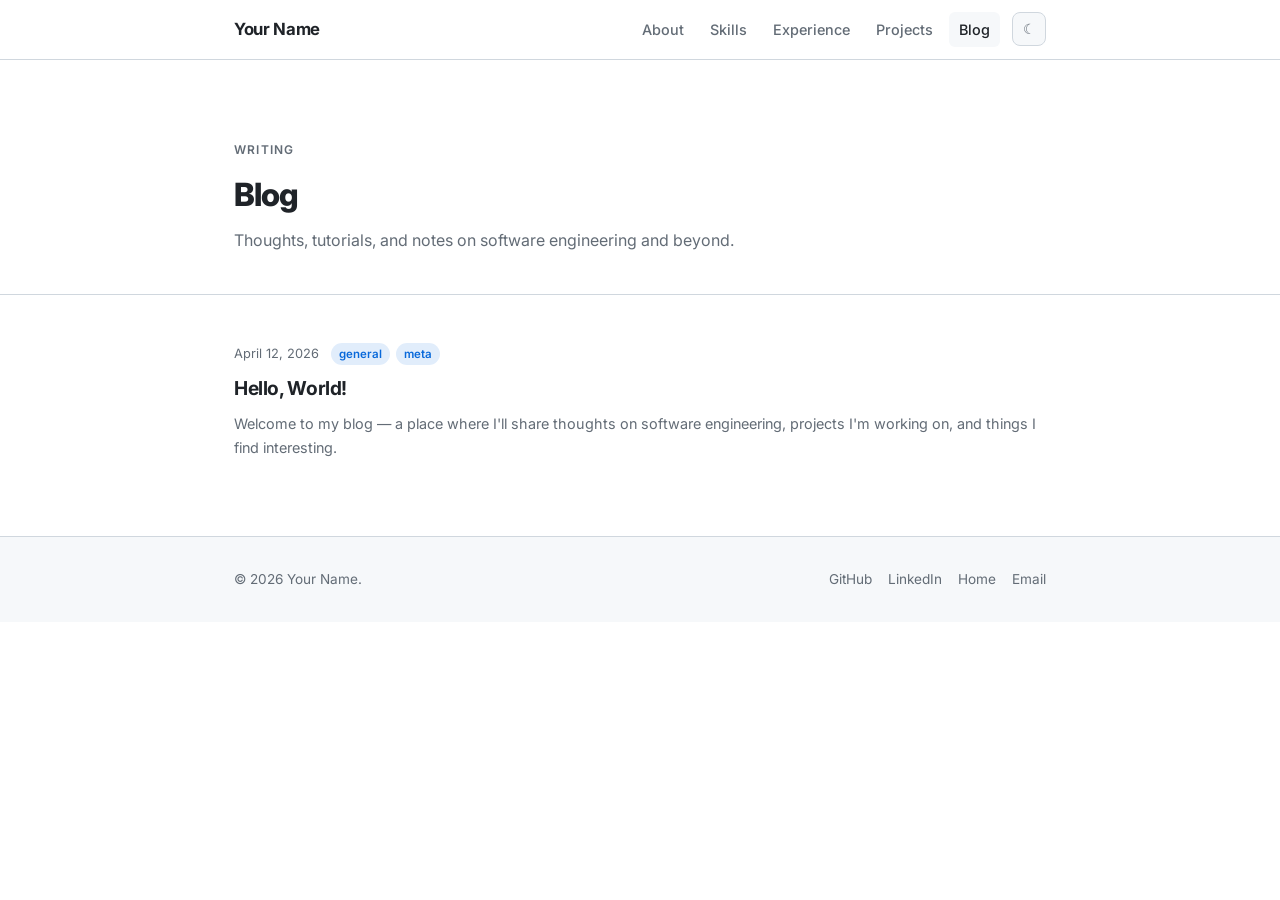
==== blog.html @ ef0f0dae "Initial commit: personal website framework Resume page, blog listing, individual post viewer. Dark/l" ====
<!DOCTYPE html>
<html lang="en" data-theme="light">
<head>
  <meta charset="UTF-8" />
  <meta name="viewport" content="width=device-width, initial-scale=1.0" />
  <title>Blog — Your Name</title>
  <meta name="description" content="Thoughts, tutorials, and notes by Your Name." />
  <link rel="preconnect" href="https://fonts.googleapis.com" />
  <link rel="preconnect" href="https://fonts.gstatic.com" crossorigin />
  <link href="https://fonts.googleapis.com/css2?family=Inter:wght@400;500;600;700;800&display=swap" rel="stylesheet" />
  <link rel="stylesheet" href="css/style.css" />
</head>
<body>

  <!-- Navigation -->
  <nav class="nav" aria-label="Main navigation">
    <div class="nav-inner">
      <a href="index.html" class="nav-logo">Your Name</a>
      <div class="nav-links" id="nav-links">
        <a href="index.html#about">About</a>
        <a href="index.html#skills">Skills</a>
        <a href="index.html#experience">Experience</a>
        <a href="index.html#projects">Projects</a>
        <a href="blog.html">Blog</a>
        <button id="theme-toggle" class="theme-toggle" onclick="toggleTheme()" aria-label="Toggle theme">☾</button>
      </div>
      <button id="nav-hamburger" class="nav-hamburger" aria-label="Open menu">☰</button>
    </div>
  </nav>

  <!-- Blog Header -->
  <div class="blog-header">
    <div class="container">
      <p class="section-label">Writing</p>
      <h1>Blog</h1>
      <p>Thoughts, tutorials, and notes on software engineering and beyond.</p>
    </div>
  </div>

  <!-- Post List -->
  <div class="blog-list">
    <div class="container">
      <div id="post-list">
        <!-- Populated by main.js via posts/index.json -->
      </div>
    </div>
  </div>

  <!-- Footer -->
  <footer>
    <div class="footer-inner">
      <p class="footer-copy">© <span id="year"></span> Your Name.</p>
      <nav class="footer-links" aria-label="Footer navigation">
        <a href="https://github.com/DoubleAmp3rsand" target="_blank" rel="noopener">GitHub</a>
        <a href="#">LinkedIn</a>
        <a href="index.html">Home</a>
        <a href="mailto:royannnd@gmail.com">Email</a>
      </nav>
    </div>
  </footer>

  <script src="js/main.js"></script>
  <script>document.getElementById("year").textContent = new Date().getFullYear();</script>
</body>
</html>
---- css/style.css ----
/* ============================================================
   CSS Variables & Theming
   ============================================================ */
:root {
  --bg:           #ffffff;
  --bg-secondary: #f6f8fa;
  --bg-card:      #ffffff;
  --text:         #1f2328;
  --text-muted:   #636c76;
  --accent:       #0969da;
  --accent-hover: #0550ae;
  --border:       #d0d7de;
  --shadow:       0 1px 4px rgba(0,0,0,0.08), 0 0 0 1px rgba(0,0,0,0.04);
  --radius:       10px;
  --max-width:    860px;
  --nav-height:   60px;
  --transition:   0.2s ease;
  --font:         "Inter", -apple-system, BlinkMacSystemFont, "Segoe UI", sans-serif;
  --font-mono:    ui-monospace, SFMono-Regular, "SF Mono", Menlo, monospace;
}

[data-theme="dark"] {
  --bg:           #0d1117;
  --bg-secondary: #161b22;
  --bg-card:      #161b22;
  --text:         #e6edf3;
  --text-muted:   #8b949e;
  --accent:       #58a6ff;
  --accent-hover: #79c0ff;
  --border:       #30363d;
  --shadow:       0 1px 4px rgba(0,0,0,0.4), 0 0 0 1px rgba(255,255,255,0.04);
}

/* ============================================================
   Reset & Base
   ============================================================ */
*, *::before, *::after { box-sizing: border-box; margin: 0; padding: 0; }

html { scroll-behavior: smooth; font-size: 16px; }

body {
  font-family: var(--font);
  background: var(--bg);
  color: var(--text);
  line-height: 1.6;
  transition: background var(--transition), color var(--transition);
  -webkit-font-smoothing: antialiased;
}

a { color: var(--accent); text-decoration: none; transition: color var(--transition); }
a:hover { color: var(--accent-hover); }

img { max-width: 100%; display: block; }

/* ============================================================
   Navigation
   ============================================================ */
.nav {
  position: sticky;
  top: 0;
  z-index: 100;
  height: var(--nav-height);
  background: var(--bg);
  border-bottom: 1px solid var(--border);
  backdrop-filter: blur(8px);
  -webkit-backdrop-filter: blur(8px);
  background: color-mix(in srgb, var(--bg) 85%, transparent);
}

.nav-inner {
  max-width: var(--max-width);
  margin: 0 auto;
  padding: 0 24px;
  height: 100%;
  display: flex;
  align-items: center;
  justify-content: space-between;
}

.nav-logo {
  font-weight: 700;
  font-size: 1.05rem;
  color: var(--text);
  letter-spacing: -0.02em;
}
.nav-logo:hover { color: var(--accent); }

.nav-links {
  display: flex;
  align-items: center;
  gap: 6px;
}

.nav-links a {
  color: var(--text-muted);
  font-size: 0.9rem;
  font-weight: 500;
  padding: 6px 10px;
  border-radius: 6px;
  transition: background var(--transition), color var(--transition);
}
.nav-links a:hover,
.nav-links a.active {
  color: var(--text);
  background: var(--bg-secondary);
}

.theme-toggle {
  background: var(--bg-secondary);
  border: 1px solid var(--border);
  color: var(--text-muted);
  cursor: pointer;
  width: 34px;
  height: 34px;
  border-radius: 8px;
  font-size: 0.85rem;
  display: flex;
  align-items: center;
  justify-content: center;
  transition: background var(--transition), color var(--transition);
  margin-left: 6px;
}
.theme-toggle:hover { background: var(--border); color: var(--text); }

.nav-hamburger {
  display: none;
  background: none;
  border: none;
  cursor: pointer;
  color: var(--text);
  font-size: 1.3rem;
  padding: 4px;
}

/* ============================================================
   Layout
   ============================================================ */
.container {
  max-width: var(--max-width);
  margin: 0 auto;
  padding: 0 24px;
}

section {
  padding: 72px 0;
}

.section-label {
  font-size: 0.75rem;
  font-weight: 600;
  letter-spacing: 0.1em;
  text-transform: uppercase;
  color: var(--accent);
  margin-bottom: 10px;
}

.section-title {
  font-size: 1.75rem;
  font-weight: 700;
  letter-spacing: -0.03em;
  color: var(--text);
  margin-bottom: 40px;
}

/* ============================================================
   Hero
   ============================================================ */
.hero {
  padding: 96px 0 80px;
  border-bottom: 1px solid var(--border);
}

.hero-inner {
  display: flex;
  align-items: center;
  gap: 48px;
}

.hero-avatar {
  flex-shrink: 0;
  width: 110px;
  height: 110px;
  border-radius: 50%;
  background: var(--bg-secondary);
  border: 3px solid var(--border);
  display: flex;
  align-items: center;
  justify-content: center;
  font-size: 3rem;
  overflow: hidden;
}
.hero-avatar img { width: 100%; height: 100%; object-fit: cover; }

.hero-greeting {
  font-size: 0.9rem;
  color: var(--text-muted);
  margin-bottom: 6px;
}

.hero-name {
  font-size: 2.4rem;
  font-weight: 800;
  letter-spacing: -0.04em;
  color: var(--text);
  line-height: 1.15;
  margin-bottom: 8px;
}

.hero-title {
  font-size: 1.15rem;
  color: var(--accent);
  font-weight: 500;
  margin-bottom: 16px;
}

.hero-bio {
  font-size: 1rem;
  color: var(--text-muted);
  max-width: 520px;
  line-height: 1.7;
  margin-bottom: 28px;
}

.hero-links {
  display: flex;
  flex-wrap: wrap;
  gap: 10px;
}

.btn {
  display: inline-flex;
  align-items: center;
  gap: 7px;
  padding: 9px 18px;
  border-radius: 8px;
  font-size: 0.875rem;
  font-weight: 600;
  transition: background var(--transition), color var(--transition), transform var(--transition);
  cursor: pointer;
  border: none;
}
.btn:active { transform: scale(0.97); }

.btn-primary {
  background: var(--accent);
  color: #fff;
}
.btn-primary:hover { background: var(--accent-hover); color: #fff; }

.btn-outline {
  background: transparent;
  color: var(--text);
  border: 1px solid var(--border);
}
.btn-outline:hover { background: var(--bg-secondary); color: var(--text); }

/* ============================================================
   About
   ============================================================ */
#about .about-text {
  font-size: 1.05rem;
  color: var(--text-muted);
  line-height: 1.8;
  max-width: 680px;
}
#about .about-text p + p { margin-top: 16px; }

/* ============================================================
   Skills
   ============================================================ */
.skills-grid {
  display: grid;
  grid-template-columns: repeat(auto-fill, minmax(220px, 1fr));
  gap: 24px;
}

.skill-group h4 {
  font-size: 0.8rem;
  font-weight: 700;
  text-transform: uppercase;
  letter-spacing: 0.08em;
  color: var(--text-muted);
  margin-bottom: 12px;
}

.skill-tags {
  display: flex;
  flex-wrap: wrap;
  gap: 7px;
}

.skill-tag {
  background: var(--bg-secondary);
  border: 1px solid var(--border);
  color: var(--text);
  font-size: 0.8rem;
  font-weight: 500;
  padding: 4px 10px;
  border-radius: 20px;
  transition: background var(--transition), border-color var(--transition);
}
.skill-tag:hover { background: var(--border); }

/* ============================================================
   Timeline (Experience & Education)
   ============================================================ */
.timeline {
  position: relative;
  padding-left: 28px;
}

.timeline::before {
  content: "";
  position: absolute;
  left: 5px;
  top: 8px;
  bottom: 8px;
  width: 2px;
  background: var(--border);
  border-radius: 2px;
}

.timeline-item {
  position: relative;
  margin-bottom: 40px;
}
.timeline-item:last-child { margin-bottom: 0; }

.timeline-item::before {
  content: "";
  position: absolute;
  left: -27px;
  top: 7px;
  width: 10px;
  height: 10px;
  border-radius: 50%;
  background: var(--accent);
  border: 2px solid var(--bg);
  box-shadow: 0 0 0 2px var(--accent);
}

.timeline-header {
  display: flex;
  justify-content: space-between;
  align-items: flex-start;
  gap: 16px;
  margin-bottom: 4px;
  flex-wrap: wrap;
}

.timeline-title {
  font-size: 1rem;
  font-weight: 700;
  color: var(--text);
}

.timeline-date {
  font-size: 0.8rem;
  color: var(--text-muted);
  white-space: nowrap;
  background: var(--bg-secondary);
  border: 1px solid var(--border);
  padding: 2px 9px;
  border-radius: 20px;
}

.timeline-subtitle {
  font-size: 0.9rem;
  color: var(--accent);
  font-weight: 500;
  margin-bottom: 8px;
}

.timeline-desc {
  font-size: 0.92rem;
  color: var(--text-muted);
  line-height: 1.7;
}

.timeline-tags {
  display: flex;
  flex-wrap: wrap;
  gap: 6px;
  margin-top: 10px;
}

/* ============================================================
   Projects
   ============================================================ */
.projects-grid {
  display: grid;
  grid-template-columns: repeat(auto-fill, minmax(260px, 1fr));
  gap: 20px;
}

.project-card {
  background: var(--bg-card);
  border: 1px solid var(--border);
  border-radius: var(--radius);
  padding: 22px;
  transition: box-shadow var(--transition), transform var(--transition), border-color var(--transition);
  display: flex;
  flex-direction: column;
}
.project-card:hover {
  box-shadow: var(--shadow);
  border-color: var(--accent);
  transform: translateY(-2px);
}

.project-card-header {
  display: flex;
  justify-content: space-between;
  align-items: flex-start;
  margin-bottom: 10px;
}

.project-icon { font-size: 1.4rem; }

.project-links { display: flex; gap: 8px; }
.project-links a {
  color: var(--text-muted);
  font-size: 0.85rem;
  padding: 4px 8px;
  border-radius: 6px;
  background: var(--bg-secondary);
  border: 1px solid var(--border);
}
.project-links a:hover { color: var(--accent); }

.project-name {
  font-size: 1rem;
  font-weight: 700;
  color: var(--text);
  margin-bottom: 8px;
}

.project-desc {
  font-size: 0.875rem;
  color: var(--text-muted);
  line-height: 1.65;
  flex: 1;
  margin-bottom: 16px;
}

/* ============================================================
   Blog List
   ============================================================ */
.blog-header {
  padding: 72px 0 40px;
  border-bottom: 1px solid var(--border);
}

.blog-header h1 {
  font-size: 2rem;
  font-weight: 800;
  letter-spacing: -0.03em;
}

.blog-header p {
  color: var(--text-muted);
  margin-top: 8px;
}

.blog-list {
  padding: 48px 0;
}

.post-list { list-style: none; }

.post-item {
  border-bottom: 1px solid var(--border);
  padding: 28px 0;
}
.post-item:first-child { padding-top: 0; }
.post-item:last-child { border-bottom: none; }

.post-item-meta {
  display: flex;
  align-items: center;
  gap: 12px;
  margin-bottom: 8px;
}

.post-date {
  font-size: 0.8rem;
  color: var(--text-muted);
}

.post-tags { display: flex; gap: 6px; }

.post-tag {
  font-size: 0.72rem;
  font-weight: 600;
  padding: 2px 8px;
  border-radius: 20px;
  background: color-mix(in srgb, var(--accent) 12%, transparent);
  color: var(--accent);
}

.post-title {
  font-size: 1.2rem;
  font-weight: 700;
  color: var(--text);
  letter-spacing: -0.02em;
  margin-bottom: 8px;
  transition: color var(--transition);
  display: block;
}
.post-title:hover { color: var(--accent); }

.post-excerpt {
  font-size: 0.9rem;
  color: var(--text-muted);
  line-height: 1.65;
}

.blog-empty {
  text-align: center;
  padding: 80px 24px;
  color: var(--text-muted);
}
.blog-empty p { margin-top: 12px; font-size: 0.9rem; }

/* ============================================================
   Single Post
   ============================================================ */
.post-header {
  padding: 72px 0 40px;
  border-bottom: 1px solid var(--border);
}

.post-back {
  display: inline-flex;
  align-items: center;
  gap: 6px;
  font-size: 0.875rem;
  color: var(--text-muted);
  margin-bottom: 28px;
  transition: color var(--transition);
}
.post-back:hover { color: var(--accent); }

.post-header h1 {
  font-size: 2.1rem;
  font-weight: 800;
  letter-spacing: -0.04em;
  line-height: 1.2;
  margin-bottom: 16px;
}

.post-header-meta {
  display: flex;
  align-items: center;
  gap: 14px;
  flex-wrap: wrap;
  color: var(--text-muted);
  font-size: 0.875rem;
}

.post-content {
  padding: 52px 0 80px;
  font-size: 1.02rem;
  line-height: 1.8;
  color: var(--text);
  max-width: 680px;
}

.post-content h2 {
  font-size: 1.45rem;
  font-weight: 700;
  letter-spacing: -0.02em;
  margin: 40px 0 16px;
}

.post-content h3 {
  font-size: 1.15rem;
  font-weight: 700;
  margin: 28px 0 12px;
}

.post-content p { margin-bottom: 20px; }

.post-content ul, .post-content ol {
  padding-left: 22px;
  margin-bottom: 20px;
}
.post-content li { margin-bottom: 6px; }

.post-content code {
  font-family: var(--font-mono);
  font-size: 0.875em;
  background: var(--bg-secondary);
  border: 1px solid var(--border);
  padding: 2px 6px;
  border-radius: 4px;
  color: var(--text);
}

.post-content pre {
  background: var(--bg-secondary);
  border: 1px solid var(--border);
  border-radius: var(--radius);
  padding: 20px;
  overflow-x: auto;
  margin-bottom: 20px;
}
.post-content pre code {
  background: none;
  border: none;
  padding: 0;
  font-size: 0.875rem;
}

.post-content blockquote {
  border-left: 3px solid var(--accent);
  padding-left: 18px;
  color: var(--text-muted);
  font-style: italic;
  margin-bottom: 20px;
}

.post-content hr {
  border: none;
  border-top: 1px solid var(--border);
  margin: 36px 0;
}

/* ============================================================
   Footer
   ============================================================ */
footer {
  border-top: 1px solid var(--border);
  padding: 32px 0;
  background: var(--bg-secondary);
}

.footer-inner {
  max-width: var(--max-width);
  margin: 0 auto;
  padding: 0 24px;
  display: flex;
  justify-content: space-between;
  align-items: center;
  gap: 16px;
  flex-wrap: wrap;
}

.footer-copy {
  font-size: 0.85rem;
  color: var(--text-muted);
}

.footer-links {
  display: flex;
  gap: 16px;
}
.footer-links a {
  font-size: 0.85rem;
  color: var(--text-muted);
}
.footer-links a:hover { color: var(--accent); }

/* ============================================================
   Divider
   ============================================================ */
.section-divider {
  border: none;
  border-top: 1px solid var(--border);
  margin: 0;
}

/* ============================================================
   Fade-in animation
   ============================================================ */
.fade-in {
  opacity: 0;
  transform: translateY(18px);
  transition: opacity 0.5s ease, transform 0.5s ease;
}
.fade-in.visible {
  opacity: 1;
  transform: none;
}

/* ============================================================
   Loading spinner
   ============================================================ */
.spinner {
  display: inline-block;
  width: 20px; height: 20px;
  border: 2px solid var(--border);
  border-top-color: var(--accent);
  border-radius: 50%;
  animation: spin 0.7s linear infinite;
}
@keyframes spin { to { transform: rotate(360deg); } }

/* ============================================================
   Responsive
   ============================================================ */
@media (max-width: 640px) {
  :root { --max-width: 100%; }

  section { padding: 52px 0; }

  .hero { padding: 60px 0 52px; }
  .hero-inner { flex-direction: column; align-items: flex-start; gap: 24px; }
  .hero-name { font-size: 1.9rem; }

  .section-title { font-size: 1.45rem; }

  .nav-links a { display: none; }
  .nav-hamburger { display: flex; }
  .nav-links.open a { display: flex; }
  .nav-links.open {
    position: fixed;
    top: var(--nav-height);
    left: 0; right: 0;
    background: var(--bg);
    border-bottom: 1px solid var(--border);
    padding: 12px 16px;
    flex-direction: column;
    align-items: stretch;
  }

  .skills-grid { grid-template-columns: 1fr 1fr; }
  .projects-grid { grid-template-columns: 1fr; }

  .post-header h1 { font-size: 1.6rem; }
  .post-content { font-size: 0.97rem; }
}
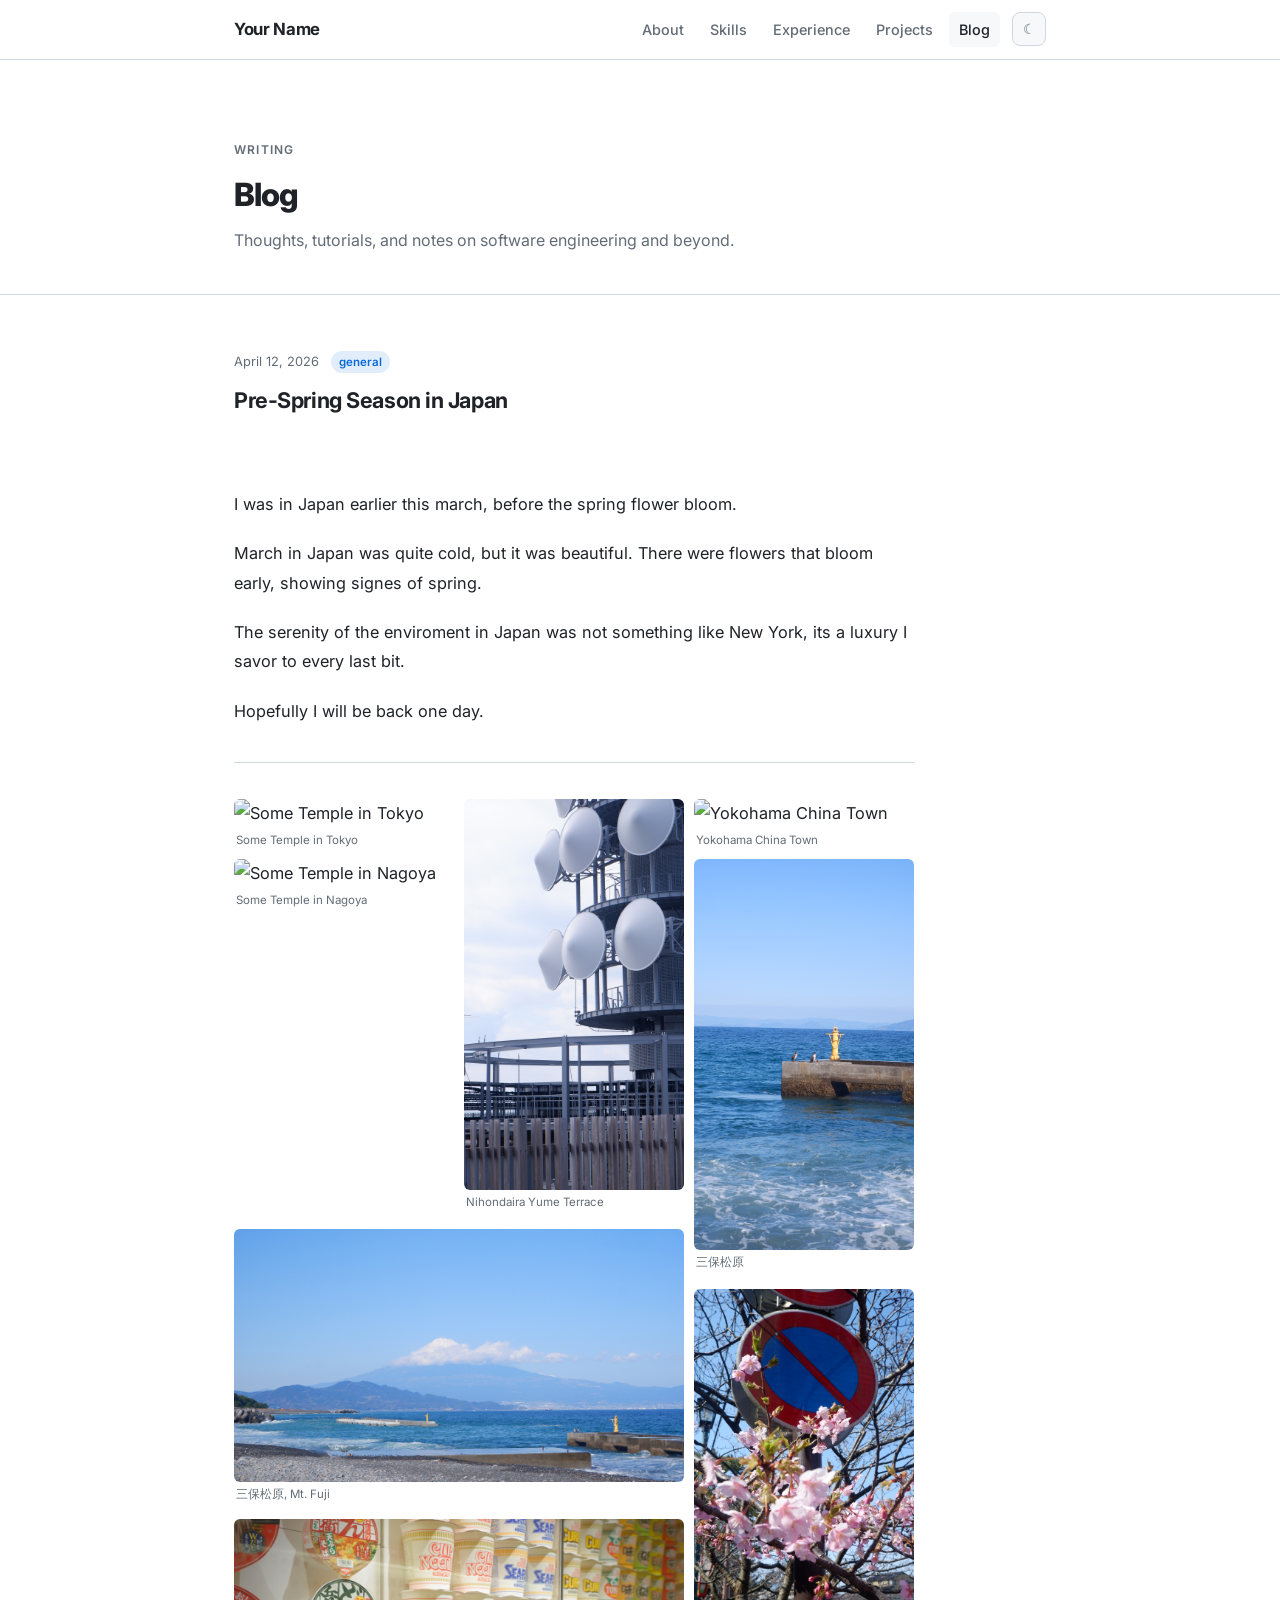
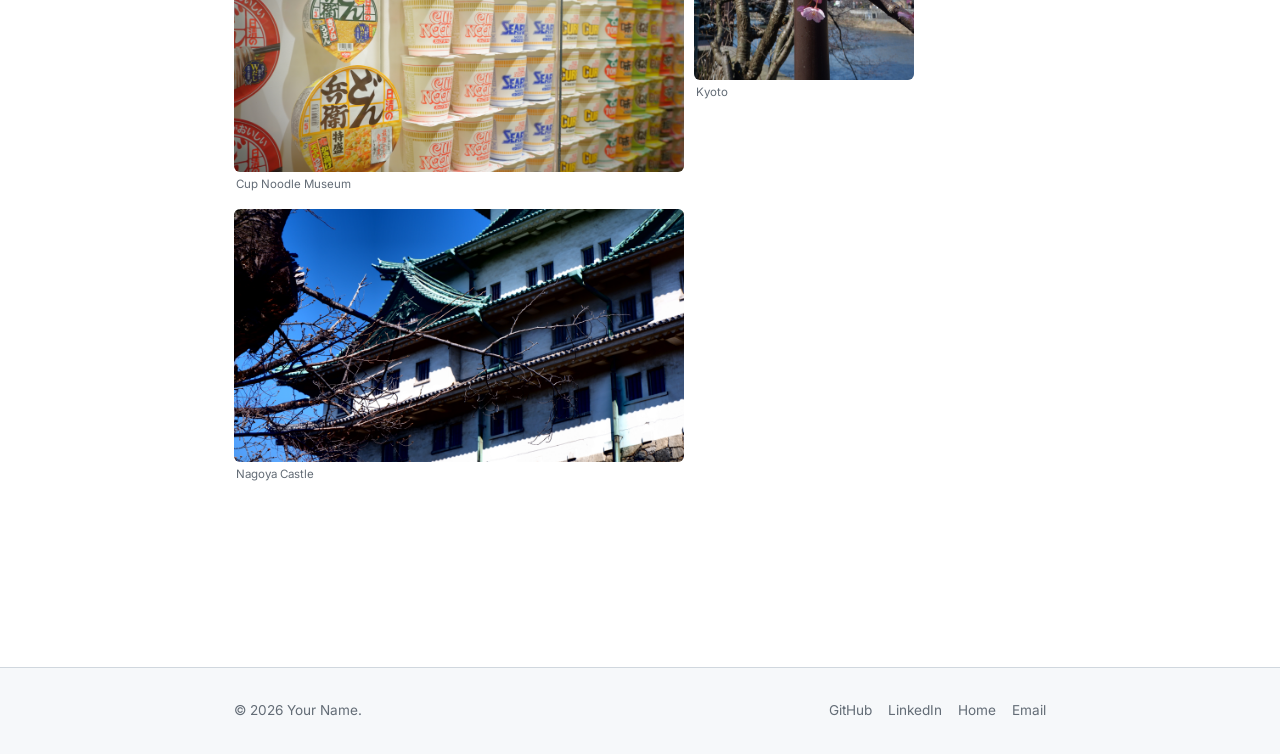
==== commit 379dae01: "update content" ====
--- a/blog.html
+++ b/blog.html
@@ -5,6 +5,7 @@
   <meta name="viewport" content="width=device-width, initial-scale=1.0" />
   <title>Blog — Your Name</title>
   <meta name="description" content="Thoughts, tutorials, and notes by Your Name." />
+  <link rel="icon" href="favicon.svg" type="image/svg+xml" />
   <link rel="preconnect" href="https://fonts.googleapis.com" />
   <link rel="preconnect" href="https://fonts.gstatic.com" crossorigin />
   <link href="https://fonts.googleapis.com/css2?family=Inter:wght@400;500;600;700;800&display=swap" rel="stylesheet" />
--- a/css/style.css
+++ b/css/style.css
@@ -697,6 +697,119 @@
 @keyframes spin { to { transform: rotate(360deg); } }
 
 /* ============================================================
+   Inline Blog Posts
+   ============================================================ */
+.inline-post { padding: 8px 0; }
+
+.inline-post-meta {
+  display: flex;
+  align-items: center;
+  gap: 12px;
+  margin-bottom: 10px;
+  flex-wrap: wrap;
+}
+
+.inline-post-title {
+  font-size: 1.35rem;
+  font-weight: 700;
+  letter-spacing: -0.02em;
+  color: var(--text);
+  margin-bottom: 20px;
+}
+
+/* ============================================================
+   Lightbox
+   ============================================================ */
+.lightbox {
+  position: fixed;
+  inset: 0;
+  z-index: 999;
+  background: rgba(0, 0, 0, 0.85);
+  display: flex;
+  flex-direction: column;
+  align-items: center;
+  justify-content: center;
+  gap: 12px;
+  padding: 24px;
+  cursor: zoom-out;
+  opacity: 0;
+  transition: opacity 0.2s ease;
+}
+
+.lightbox.open { opacity: 1; }
+
+.lightbox img {
+  max-width: 100%;
+  max-height: 85vh;
+  height: auto;
+  border-radius: 6px;
+  object-fit: contain;
+  box-shadow: 0 8px 40px rgba(0, 0, 0, 0.6);
+  cursor: default;
+}
+
+.lightbox-caption {
+  color: rgba(255, 255, 255, 0.75);
+  font-size: 0.85rem;
+  text-align: center;
+}
+
+.lightbox-close {
+  position: fixed;
+  top: 16px;
+  right: 20px;
+  background: none;
+  border: none;
+  color: #fff;
+  font-size: 1.8rem;
+  cursor: pointer;
+  line-height: 1;
+  opacity: 0.7;
+  transition: opacity 0.15s ease;
+}
+.lightbox-close:hover { opacity: 1; }
+
+/* ============================================================
+   Photo Gallery (masonry grid)
+   ============================================================ */
+.photo-gallery {
+  display: grid;
+  grid-template-columns: repeat(3, 1fr);
+  grid-auto-rows: 10px;
+  grid-auto-flow: dense;
+  column-gap: 10px;
+  row-gap: 0;
+  margin: 32px 0;
+}
+
+.photo-gallery figure {
+  margin-bottom: 10px;
+}
+
+.photo-gallery figure.wide {
+  grid-column: span 2;
+}
+
+.photo-gallery img {
+  width: 100%;
+  height: auto;
+  display: block;
+  border-radius: 6px;
+  cursor: zoom-in;
+  transition: opacity 0.2s ease;
+}
+
+.photo-gallery img:hover { opacity: 0.88; }
+
+.photo-gallery figcaption {
+  font-size: 0.72rem;
+  color: var(--text-muted);
+  margin-top: 4px;
+  padding: 0 2px;
+  line-height: 1.4;
+}
+
+/* ============================================================
    Responsive
    ============================================================ */
 @media (max-width: 640px) {
@@ -729,4 +842,6 @@
 
   .post-header h1 { font-size: 1.6rem; }
   .post-content { font-size: 0.97rem; }
-}
+
+  .photo-gallery { grid-template-columns: repeat(2, 1fr); }
+}
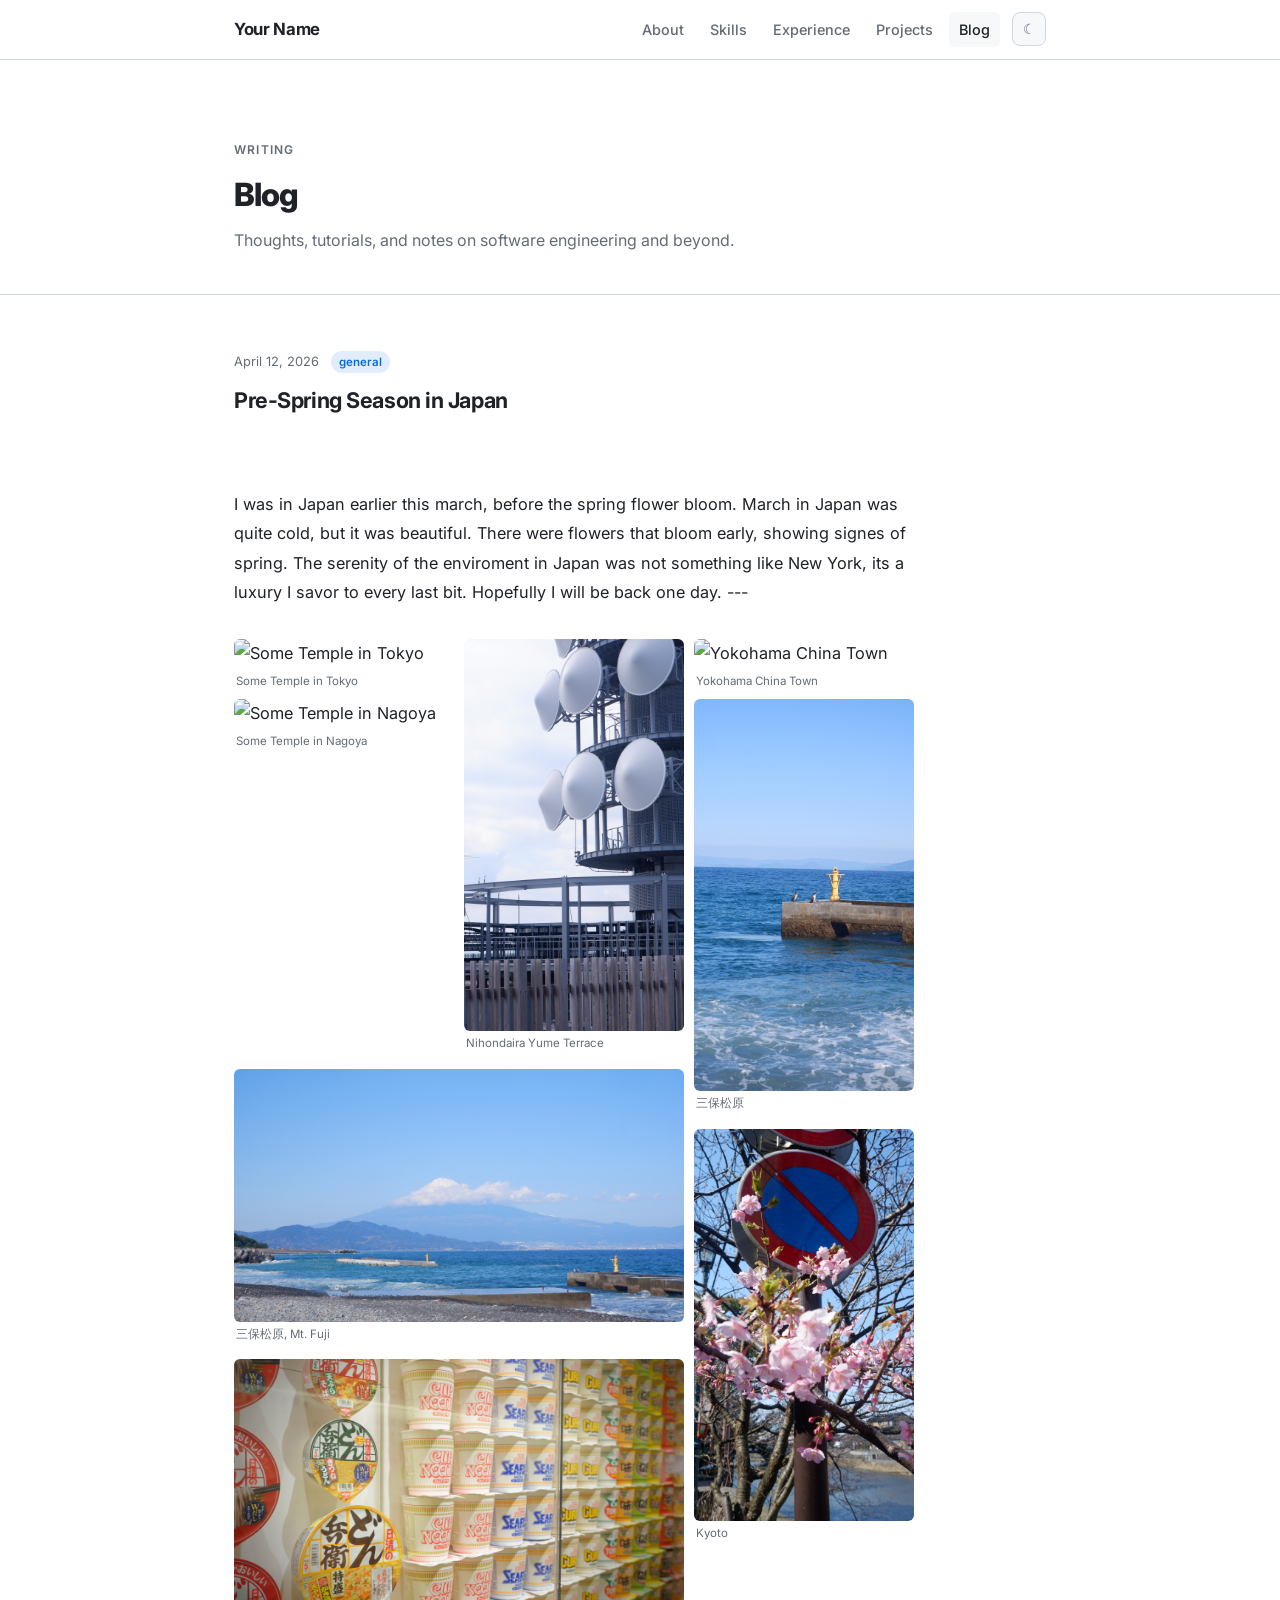
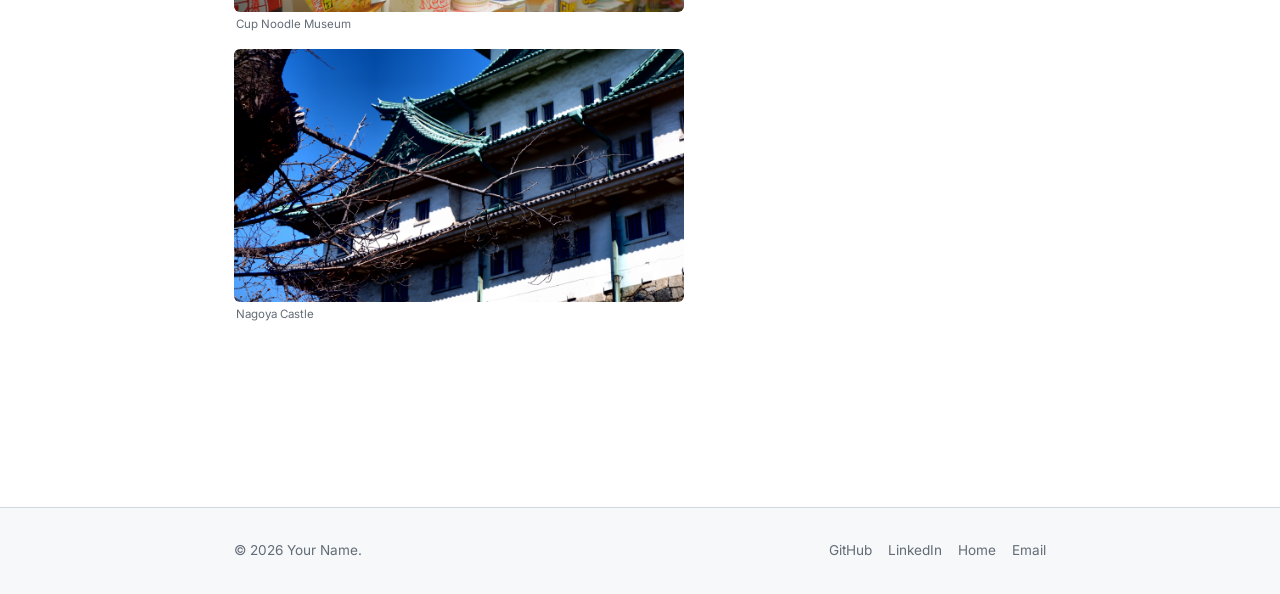
==== commit 683dc560: "convert blog post to md file" ====
--- a/blog.html
+++ b/blog.html
@@ -60,6 +60,7 @@
     </div>
   </footer>
 
+  <script src="https://cdn.jsdelivr.net/npm/marked/marked.min.js"></script>
   <script src="js/main.js"></script>
   <script>document.getElementById("year").textContent = new Date().getFullYear();</script>
 </body>
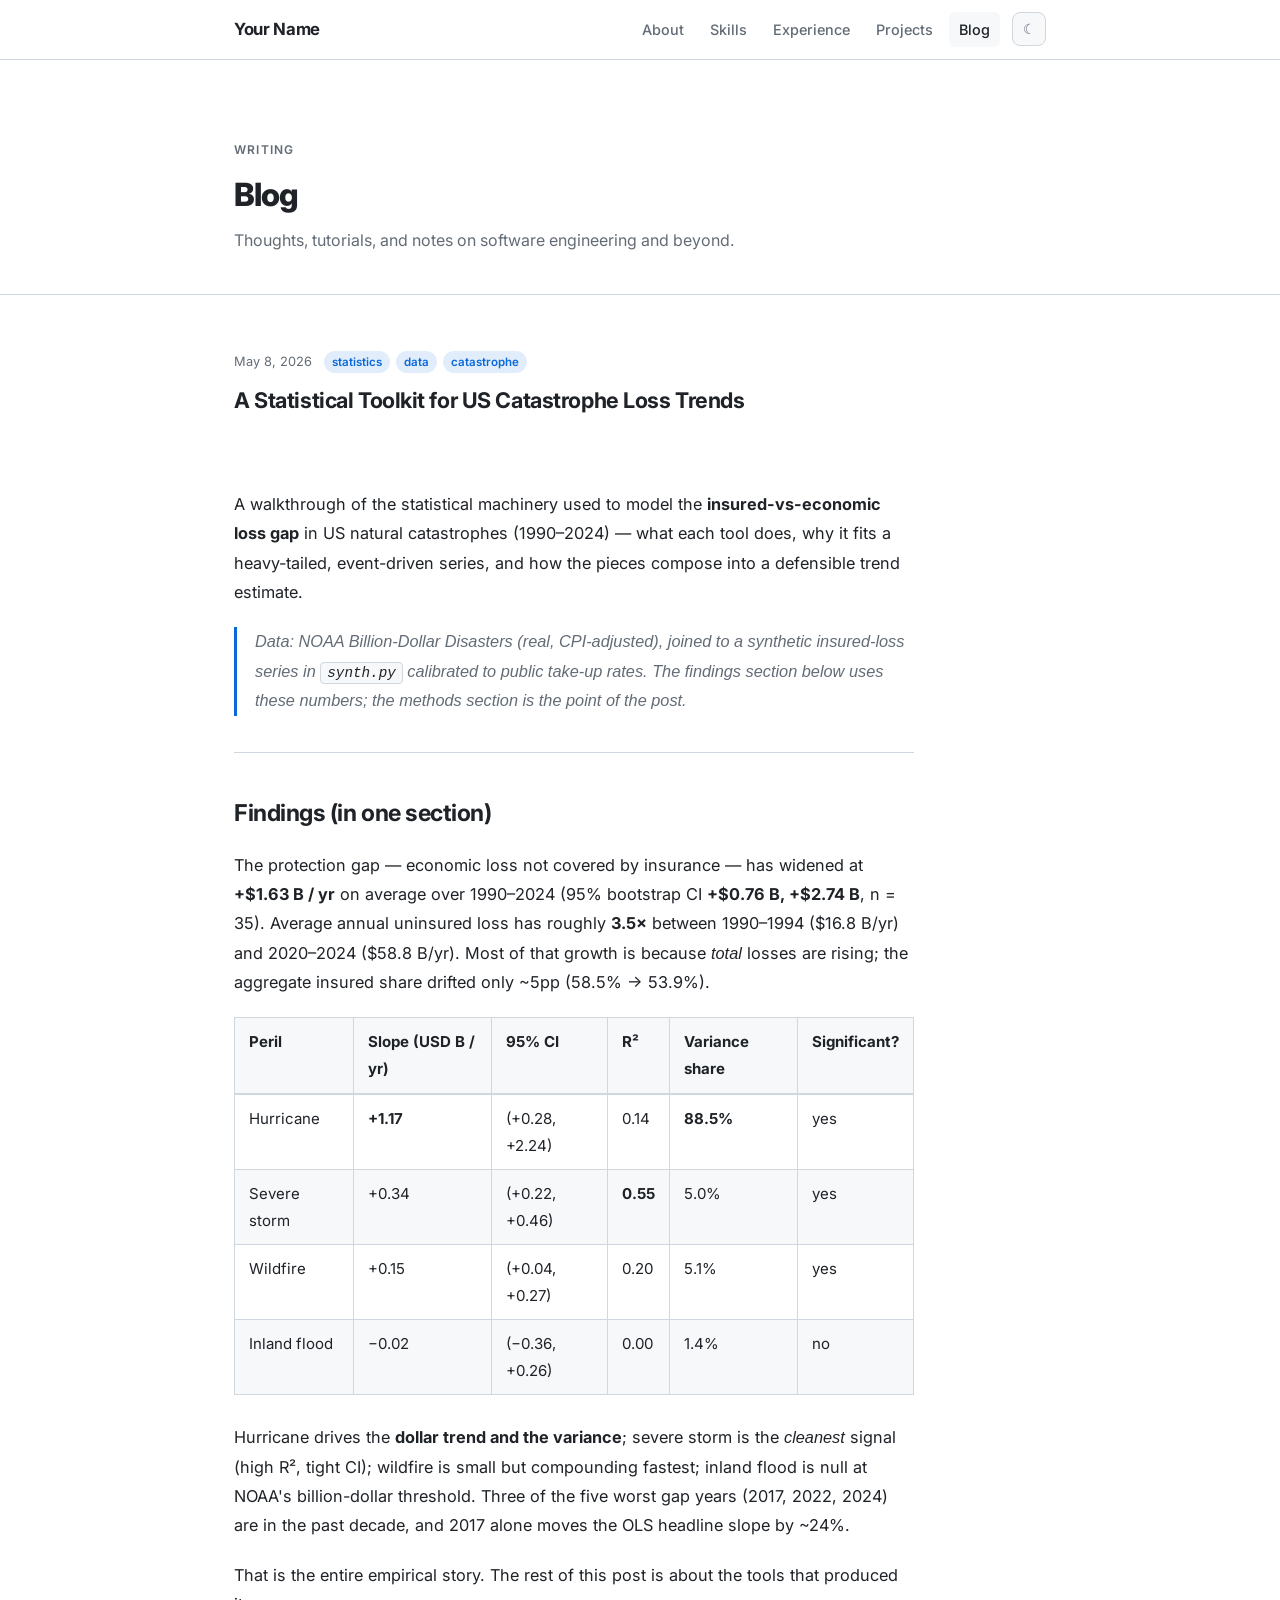
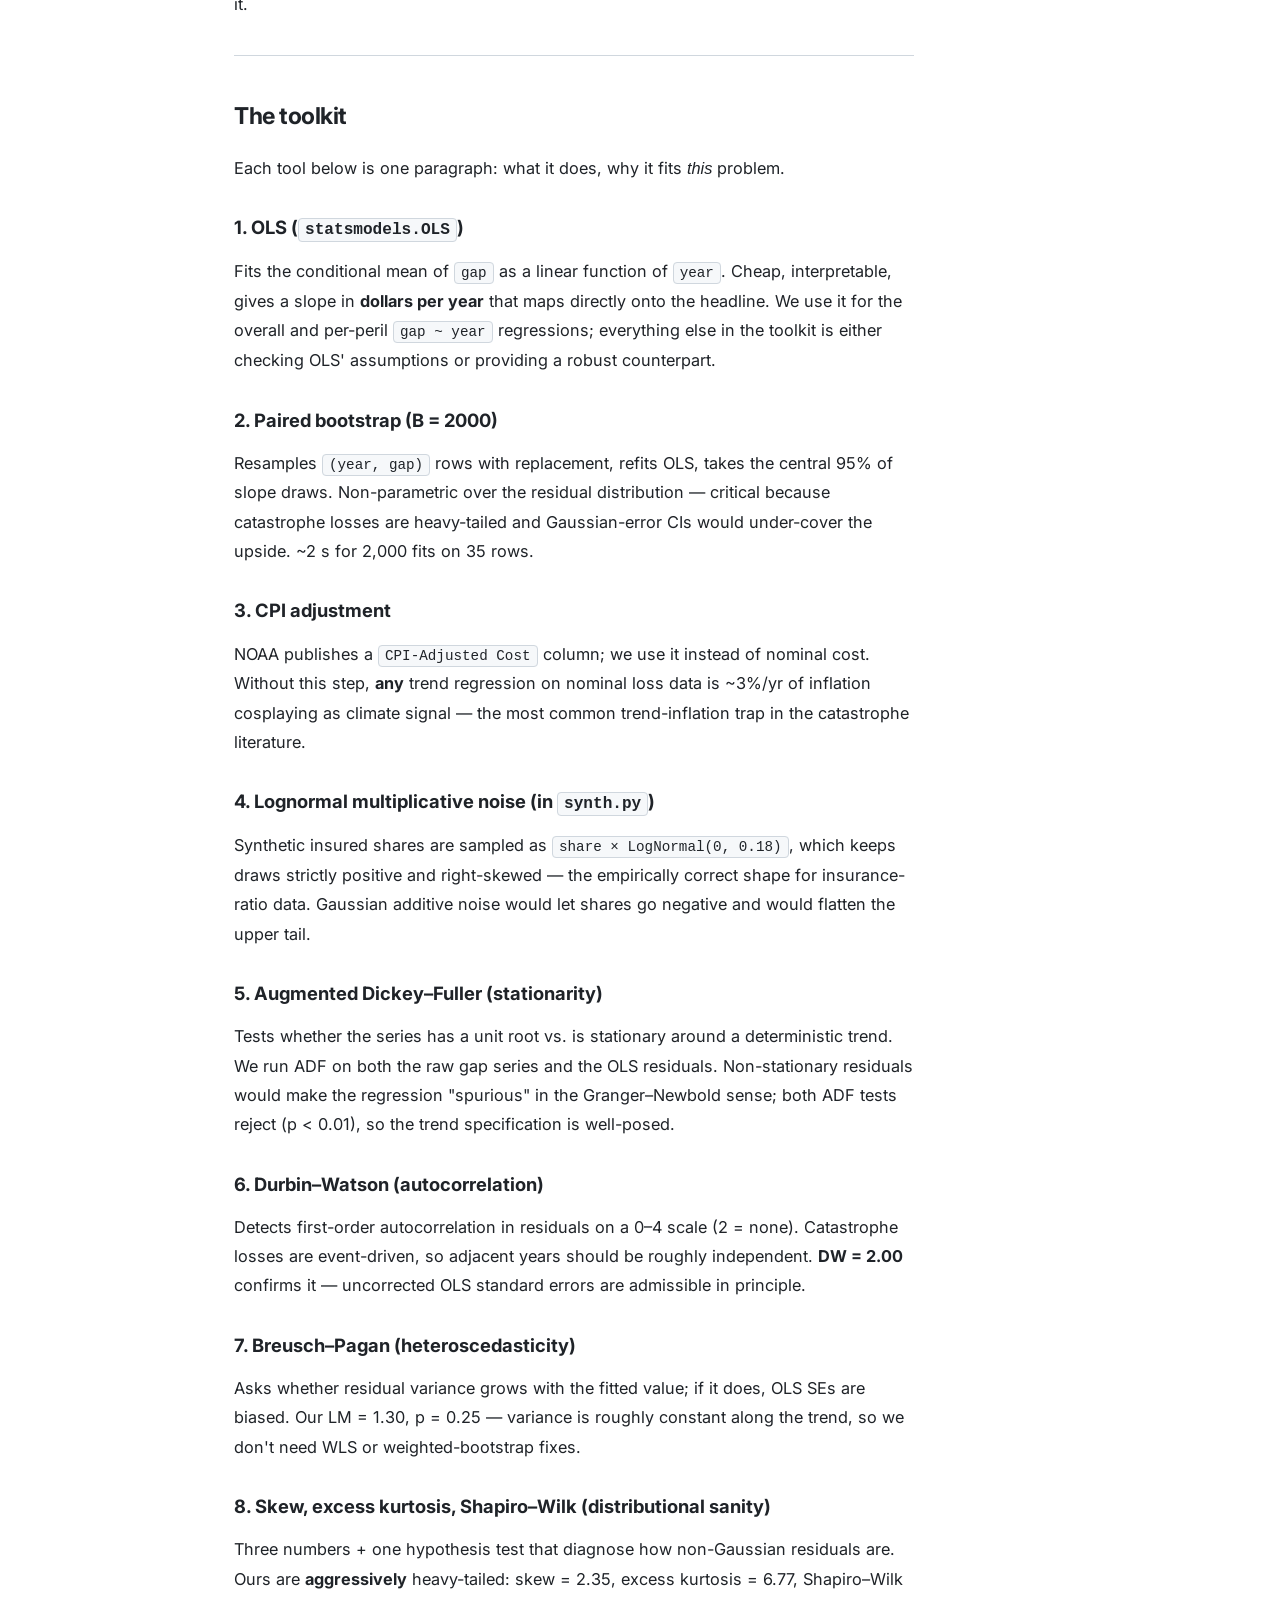
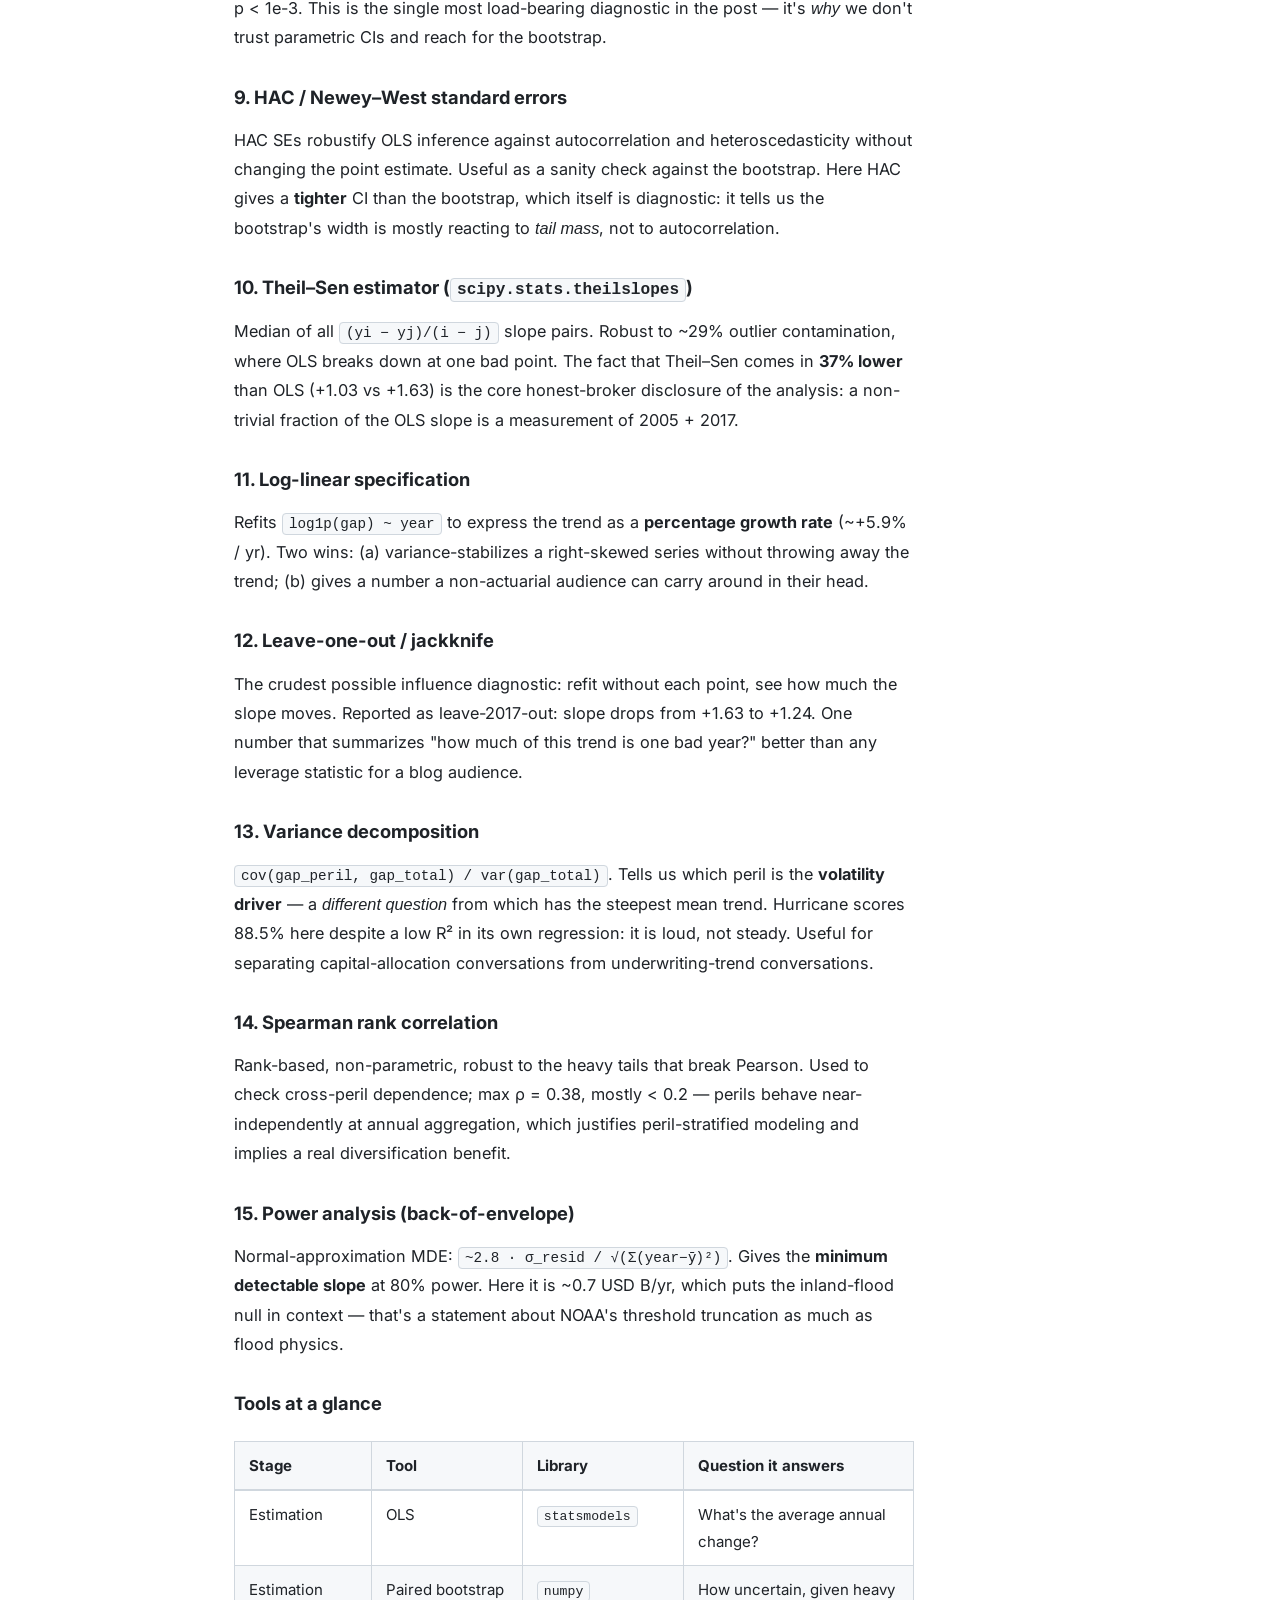
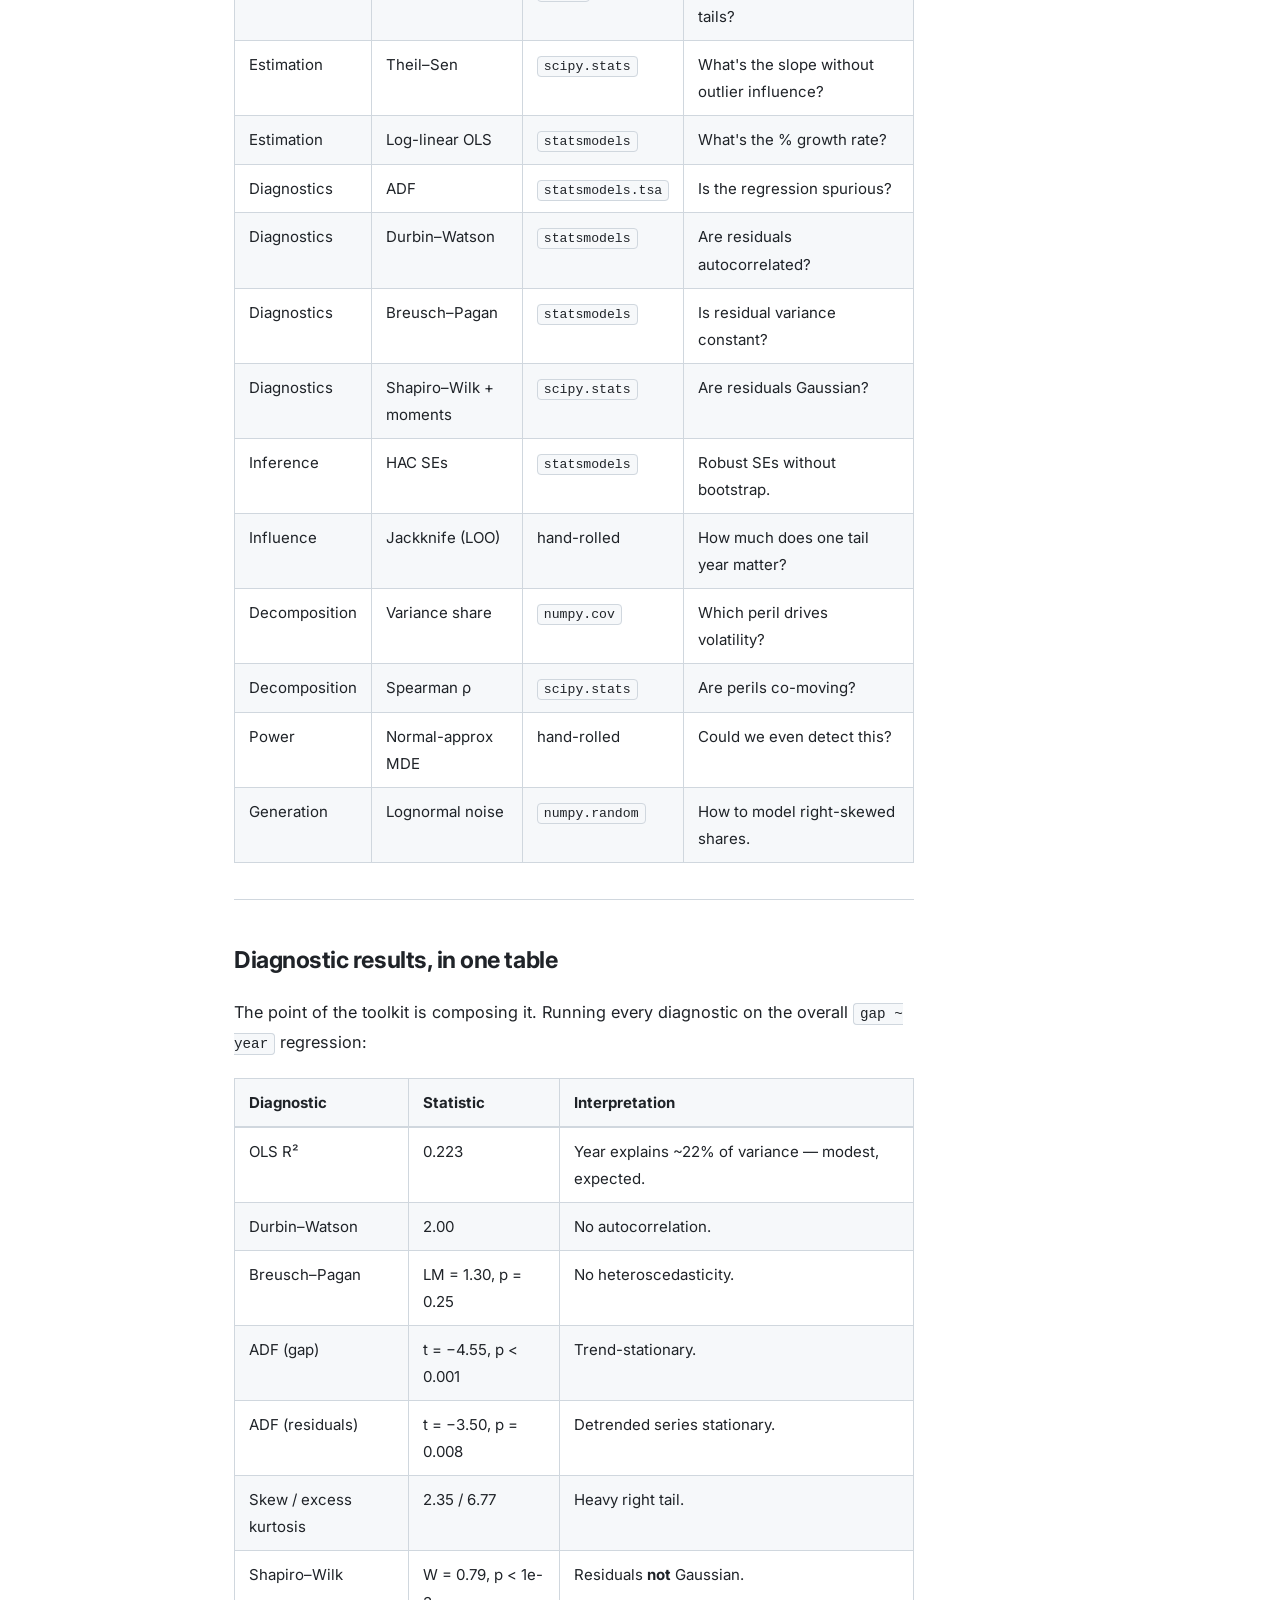
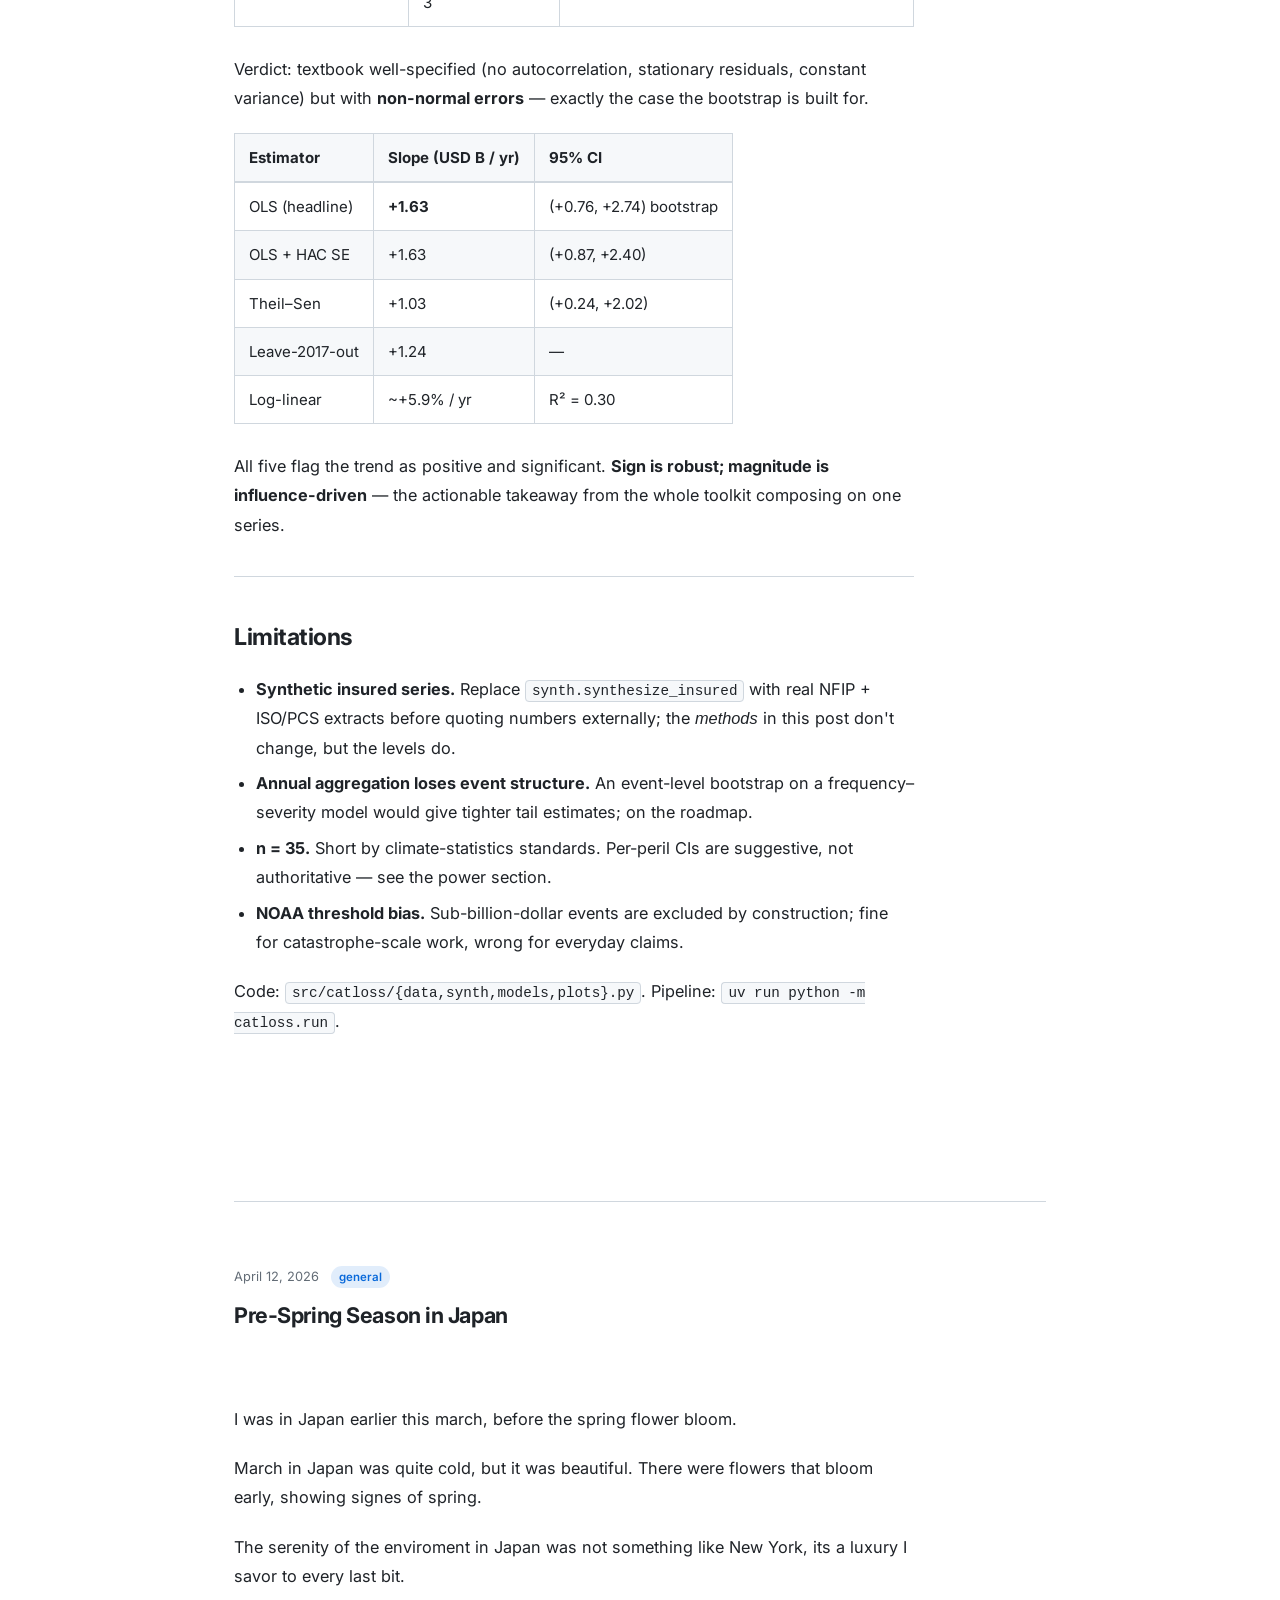
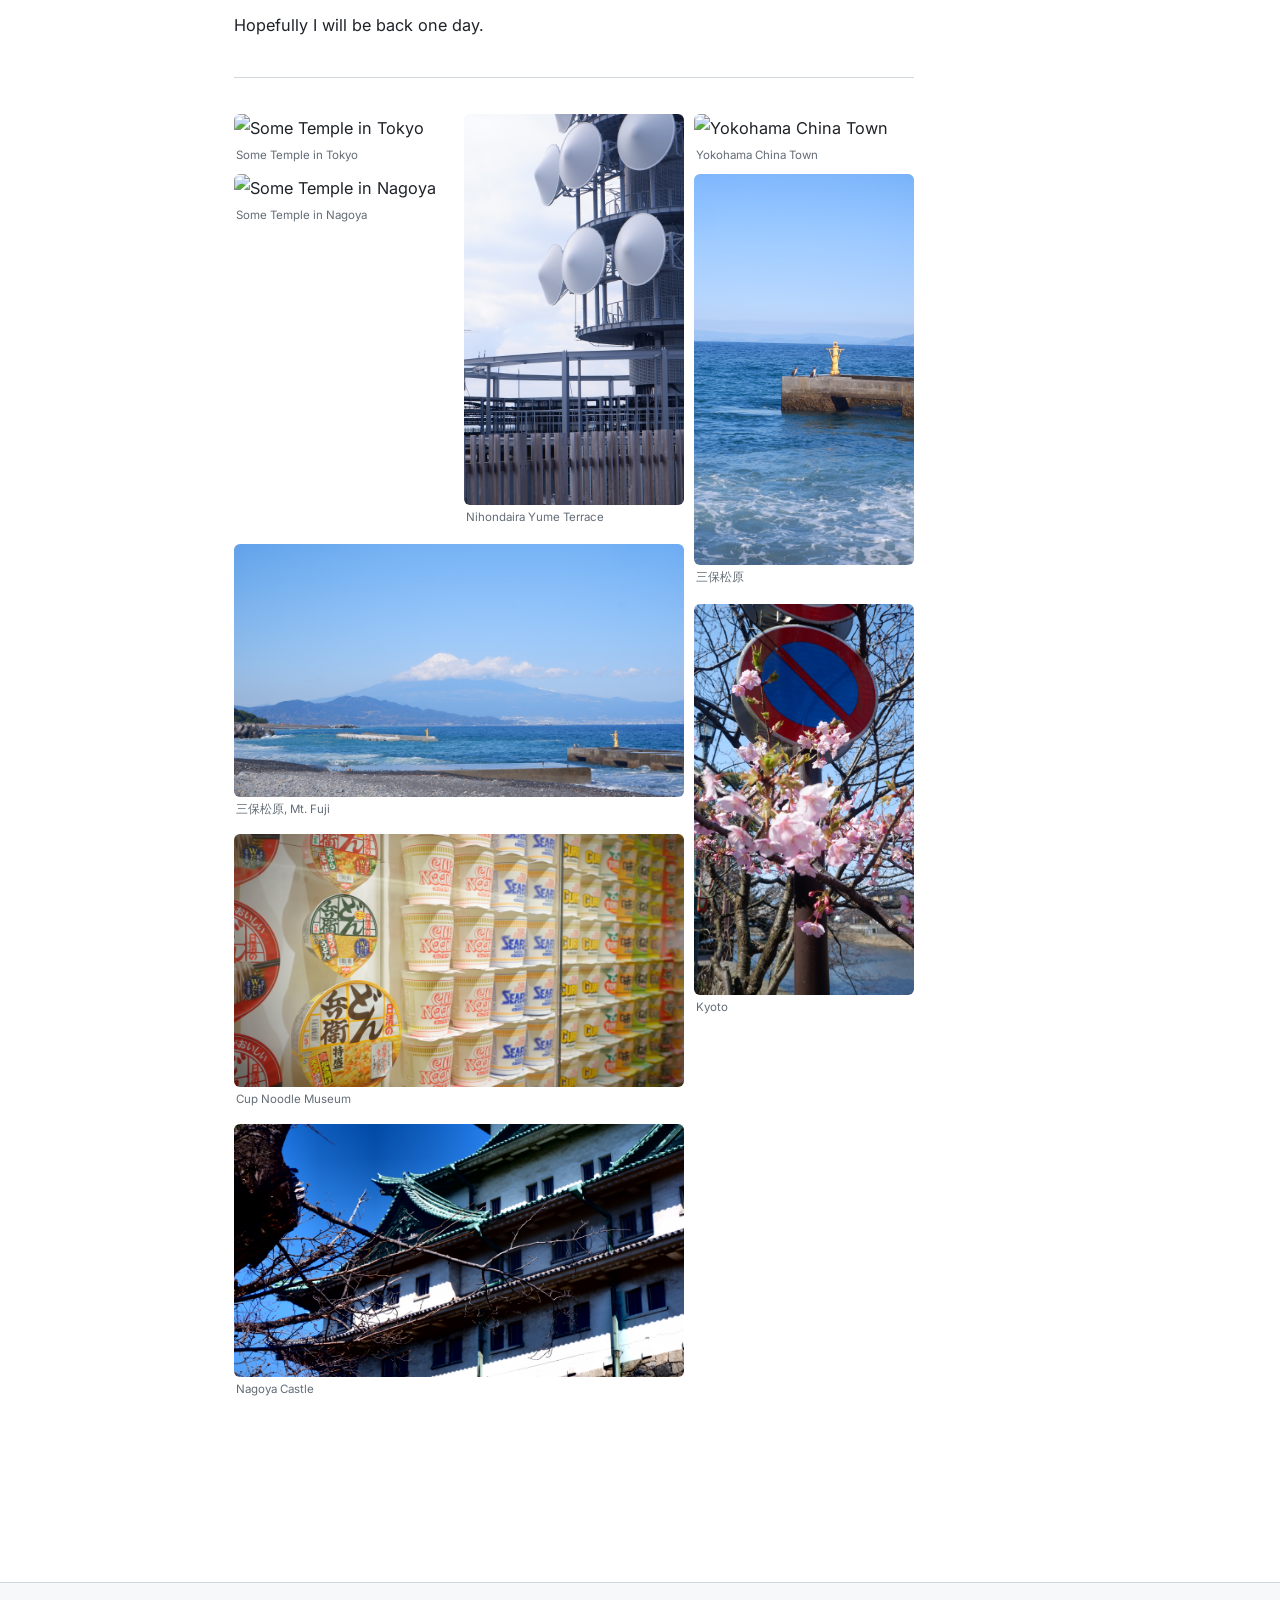
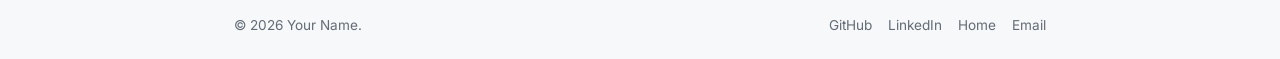
==== commit c6b11253: "vendor marked locally so posts never fall back to raw markdown Load marked from js/marked.min.js ins" ====
--- a/blog.html
+++ b/blog.html
@@ -60,7 +60,7 @@
     </div>
   </footer>
 
-  <script src="https://cdn.jsdelivr.net/npm/marked/marked.min.js"></script>
+  <script src="js/marked.min.js"></script>
   <script src="js/main.js"></script>
   <script>document.getElementById("year").textContent = new Date().getFullYear();</script>
 </body>
--- a/css/style.css
+++ b/css/style.css
@@ -626,6 +626,51 @@
   margin: 36px 0;
 }
 
+.post-content h1 {
+  font-size: 1.75rem;
+  font-weight: 800;
+  letter-spacing: -0.02em;
+  margin: 48px 0 18px;
+}
+
+.post-content h4 {
+  font-size: 1rem;
+  font-weight: 700;
+  margin: 24px 0 10px;
+}
+
+.post-content strong { font-weight: 700; color: var(--text); }
+.post-content em { font-style: italic; }
+
+.post-content a {
+  color: var(--accent);
+  text-decoration: underline;
+  text-underline-offset: 2px;
+}
+.post-content a:hover { opacity: 0.8; }
+
+.post-content table {
+  width: 100%;
+  border-collapse: collapse;
+  margin: 20px 0 28px;
+  font-size: 0.94rem;
+  display: block;
+  overflow-x: auto;
+}
+.post-content thead {
+  background: var(--bg-secondary);
+  border-bottom: 2px solid var(--border);
+}
+.post-content th,
+.post-content td {
+  padding: 10px 14px;
+  border: 1px solid var(--border);
+  text-align: left;
+  vertical-align: top;
+}
+.post-content th { font-weight: 700; }
+.post-content tbody tr:nth-child(even) { background: var(--bg-secondary); }
+
 /* ============================================================
    Footer
    ============================================================ */
